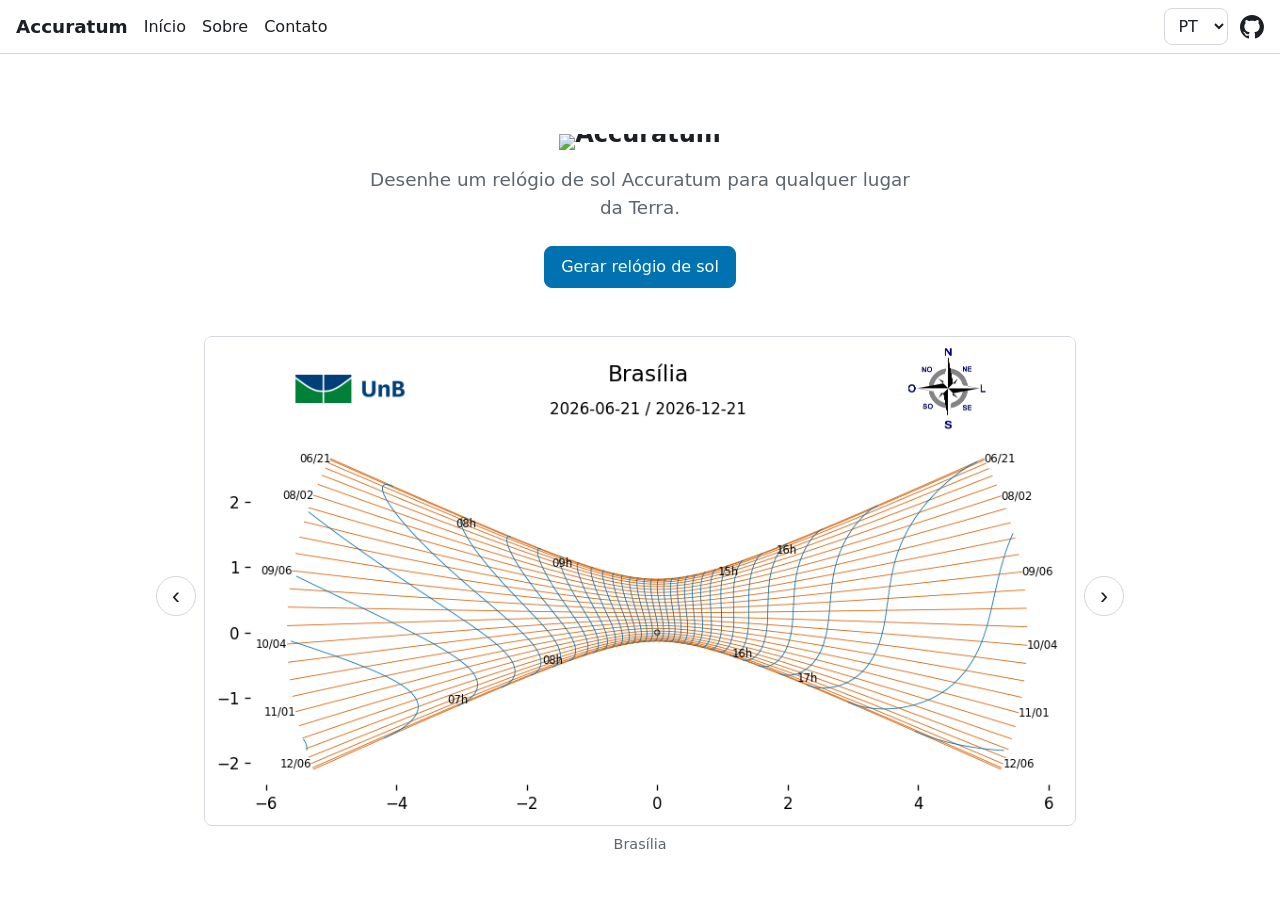
==== web/accuratum_web/static/index.html @ da605a32 "feat: offer the website in Spanish and French Visitors from Spanish- and French-speaking countries h" ====
<!doctype html>
<html lang="pt-BR">
<head>
  <meta charset="utf-8">
  <meta name="viewport" content="width=device-width, initial-scale=1">
  <meta name="color-scheme" content="light">
  <title>Accuratum</title>
  <link rel="stylesheet" href="vendor/leaflet/leaflet.css">
  <link rel="stylesheet" href="css/site.css">
  <script src="vendor/leaflet/leaflet.js" defer></script>
  <script src="js/i18n.js" defer></script>
  <script src="js/app.js" defer></script>
</head>
<body>
  <header class="topbar">
    <a class="brand" href="#/">Accuratum</a>
    <nav class="nav">
      <a href="#/" data-i18n="nav.home"></a>
      <a href="#/about" data-i18n="nav.about"></a>
      <a href="#/contact" data-i18n="nav.contact"></a>
    </nav>
    <div class="topbar-end">
      <label class="visually-hidden" for="lang" data-i18n="nav.language"></label>
      <select id="lang">
        <option value="pt-BR">PT</option>
        <option value="en">EN</option>
        <option value="es">ES</option>
        <option value="fr">FR</option>
      </select>
      <a class="github" href="https://github.com/aureliobarbosa/accuratum" rel="noopener" data-i18n-title="nav.github">
        <svg viewBox="0 0 16 16" width="24" height="24" aria-hidden="true"><path fill="currentColor" d="M8 0C3.58 0 0 3.58 0 8c0 3.54 2.29 6.53 5.47 7.59.4.07.55-.17.55-.38 0-.19-.01-.82-.01-1.49-2.01.37-2.53-.49-2.69-.94-.09-.23-.48-.94-.82-1.13-.28-.15-.68-.52-.01-.53.63-.01 1.08.58 1.23.82.72 1.21 1.87.87 2.33.66.07-.52.28-.87.51-1.07-1.78-.2-3.64-.89-3.64-3.95 0-.87.31-1.59.82-2.15-.08-.2-.36-1.02.08-2.12 0 0 .67-.21 2.2.82.64-.18 1.32-.27 2-.27.68 0 1.36.09 2 .27 1.53-1.04 2.2-.82 2.2-.82.44 1.1.16 1.92.08 2.12.51.56.82 1.27.82 2.15 0 3.07-1.87 3.75-3.65 3.95.29.25.54.73.54 1.48 0 1.07-.01 1.93-.01 2.2 0 .21.15.46.55.38A8.013 8.013 0 0016 8c0-4.42-3.58-8-8-8z"/></svg>
      </a>
    </div>
  </header>

  <main>
    <!-- 1. Landing -->
    <section id="view-home" class="view">
      <div class="hero">
        <h1><img class="hero-logo" src="api/image/accuratum" alt="Accuratum"></h1>
        <p class="tagline" data-i18n="home.tagline"></p>
        <a class="button primary" href="#/location" data-i18n="home.generate"></a>
      </div>
      <div class="carousel" id="gallery" hidden>
        <button type="button" class="carousel-step" data-step="-1">
          <span aria-hidden="true">‹</span><span class="visually-hidden" data-i18n="home.previous"></span>
        </button>
        <figure>
          <img id="gallery-img" alt="">
          <figcaption id="gallery-caption"></figcaption>
        </figure>
        <button type="button" class="carousel-step" data-step="1">
          <span aria-hidden="true">›</span><span class="visually-hidden" data-i18n="home.next"></span>
        </button>
      </div>
    </section>

    <!-- 2. Location -->
    <section id="view-location" class="view" hidden>
      <h2 data-i18n="location.heading"></h2>
      <form id="search-form" class="search">
        <label class="visually-hidden" for="search-q" data-i18n="location.search"></label>
        <input id="search-q" type="search" maxlength="200" data-i18n-placeholder="location.searchPlaceholder">
        <button type="submit" class="button" data-i18n="location.search"></button>
      </form>
      <ul id="search-results" class="search-results"></ul>
      <p id="search-status" class="status" role="status"></p>
      <div id="map" class="map"></div>
      <p id="place" class="place" role="status"></p>
      <div class="actions">
        <a class="button" href="#/" data-i18n="common.back"></a>
        <button id="to-details" class="button primary" type="button" disabled data-i18n="common.next"></button>
      </div>
    </section>

    <!-- 3. Details -->
    <section id="view-details" class="view" hidden>
      <h2 data-i18n="details.heading"></h2>
      <form id="details-form">
        <fieldset>
          <legend data-i18n="details.shared"></legend>
          <label><span data-i18n="details.year"></span>
            <input name="year" type="number" min="1901" max="2100" required></label>
          <label><span data-i18n="details.daylineColor"></span>
            <input name="dayline_color" type="color" value="#d55e00"></label>
          <label><span data-i18n="details.hourlineColor"></span>
            <input name="hourline_color" type="color" value="#0072b2"></label>
          <div class="image-choice" data-name="logo">
            <span data-i18n="details.logo"></span>
            <img class="thumb" alt="" src="api/image/logo">
            <label class="button"><span data-i18n="details.customizeLogo"></span>
              <input type="file" accept="image/png,image/jpeg" class="visually-hidden"></label>
            <button type="button" class="button reset" data-i18n="details.useDefault"></button>
          </div>
          <div class="image-choice" data-name="compass">
            <span data-i18n="details.compass"></span>
            <img class="thumb" alt="" src="api/image/compass">
            <label class="button"><span data-i18n="details.customizeCompass"></span>
              <input type="file" accept="image/png,image/jpeg" class="visually-hidden"></label>
            <button type="button" class="button reset" data-i18n="details.useDefault"></button>
          </div>
        </fieldset>
        <div class="periods">
          <fieldset data-period="0">
            <legend data-i18n="details.period0"></legend>
            <label><span data-i18n="details.title"></span>
              <input name="title0" maxlength="80"></label>
            <label><span data-i18n="details.subtitle"></span>
              <input name="subtitle0" maxlength="80"></label>
          </fieldset>
          <fieldset data-period="1">
            <legend data-i18n="details.period1"></legend>
            <label><span data-i18n="details.title"></span>
              <input name="title1" maxlength="80"></label>
            <label><span data-i18n="details.subtitle"></span>
              <input name="subtitle1" maxlength="80"></label>
          </fieldset>
        </div>
        <p id="details-status" class="status" role="alert"></p>
        <div class="actions">
          <a class="button" href="#/location" data-i18n="common.back"></a>
          <button id="generate" class="button primary" type="submit">
            <span class="spinner" aria-hidden="true"></span>
            <span data-i18n="common.next"></span>
          </button>
        </div>
      </form>
    </section>

    <!-- 4. Result -->
    <section id="view-result" class="view" hidden>
      <h2 data-i18n="result.heading"></h2>
      <div class="previews">
        <figure><img id="preview0" alt=""><figcaption data-i18n="details.period0"></figcaption></figure>
        <figure><img id="preview1" alt=""><figcaption data-i18n="details.period1"></figcaption></figure>
      </div>
      <div class="actions">
        <a class="button" href="#/details" data-i18n="common.back"></a>
        <a id="download" class="button primary" data-i18n="result.download"></a>
      </div>
    </section>

    <section id="view-about" class="view" hidden>
      <h2 data-i18n="nav.about"></h2>
      <p data-i18n="common.wip"></p>
    </section>

    <section id="view-contact" class="view" hidden>
      <h2 data-i18n="nav.contact"></h2>
      <p data-i18n="common.wip"></p>
    </section>
  </main>
</body>
</html>
---- web/accuratum_web/static/vendor/leaflet/leaflet.css ----
/* required styles */

.leaflet-pane,
.leaflet-tile,
.leaflet-marker-icon,
.leaflet-marker-shadow,
.leaflet-tile-container,
.leaflet-pane > svg,
.leaflet-pane > canvas,
.leaflet-zoom-box,
.leaflet-image-layer,
.leaflet-layer {
	position: absolute;
	left: 0;
	top: 0;
	}
.leaflet-container {
	overflow: hidden;
	}
.leaflet-tile,
.leaflet-marker-icon,
.leaflet-marker-shadow {
	-webkit-user-select: none;
	   -moz-user-select: none;
	        user-select: none;
	  -webkit-user-drag: none;
	}
/* Prevents IE11 from highlighting tiles in blue */
.leaflet-tile::selection {
	background: transparent;
}
/* Safari renders non-retina tile on retina better with this, but Chrome is worse */
.leaflet-safari .leaflet-tile {
	image-rendering: -webkit-optimize-contrast;
	}
/* hack that prevents hw layers "stretching" when loading new tiles */
.leaflet-safari .leaflet-tile-container {
	width: 1600px;
	height: 1600px;
	-webkit-transform-origin: 0 0;
	}
.leaflet-marker-icon,
.leaflet-marker-shadow {
	display: block;
	}
/* .leaflet-container svg: reset svg max-width decleration shipped in Joomla! (joomla.org) 3.x */
/* .leaflet-container img: map is broken in FF if you have max-width: 100% on tiles */
.leaflet-container .leaflet-overlay-pane svg {
	max-width: none !important;
	max-height: none !important;
	}
.leaflet-container .leaflet-marker-pane img,
.leaflet-container .leaflet-shadow-pane img,
.leaflet-container .leaflet-tile-pane img,
.leaflet-container img.leaflet-image-layer,
.leaflet-container .leaflet-tile {
	max-width: none !important;
	max-height: none !important;
	width: auto;
	padding: 0;
	}

.leaflet-container img.leaflet-tile {
	/* See: https://bugs.chromium.org/p/chromium/issues/detail?id=600120 */
	mix-blend-mode: plus-lighter;
}

.leaflet-container.leaflet-touch-zoom {
	-ms-touch-action: pan-x pan-y;
	touch-action: pan-x pan-y;
	}
.leaflet-container.leaflet-touch-drag {
	-ms-touch-action: pinch-zoom;
	/* Fallback for FF which doesn't support pinch-zoom */
	touch-action: none;
	touch-action: pinch-zoom;
}
.leaflet-container.leaflet-touch-drag.leaflet-touch-zoom {
	-ms-touch-action: none;
	touch-action: none;
}
.leaflet-container {
	-webkit-tap-highlight-color: transparent;
}
.leaflet-container a {
	-webkit-tap-highlight-color: rgba(51, 181, 229, 0.4);
}
.leaflet-tile {
	filter: inherit;
	visibility: hidden;
	}
.leaflet-tile-loaded {
	visibility: inherit;
	}
.leaflet-zoom-box {
	width: 0;
	height: 0;
	-moz-box-sizing: border-box;
	     box-sizing: border-box;
	z-index: 800;
	}
/* workaround for https://bugzilla.mozilla.org/show_bug.cgi?id=888319 */
.leaflet-overlay-pane svg {
	-moz-user-select: none;
	}

.leaflet-pane         { z-index: 400; }

.leaflet-tile-pane    { z-index: 200; }
.leaflet-overlay-pane { z-index: 400; }
.leaflet-shadow-pane  { z-index: 500; }
.leaflet-marker-pane  { z-index: 600; }
.leaflet-tooltip-pane   { z-index: 650; }
.leaflet-popup-pane   { z-index: 700; }

.leaflet-map-pane canvas { z-index: 100; }
.leaflet-map-pane svg    { z-index: 200; }

.leaflet-vml-shape {
	width: 1px;
	height: 1px;
	}
.lvml {
	behavior: url(#default#VML);
	display: inline-block;
	position: absolute;
	}


/* control positioning */

.leaflet-control {
	position: relative;
	z-index: 800;
	pointer-events: visiblePainted; /* IE 9-10 doesn't have auto */
	pointer-events: auto;
	}
.leaflet-top,
.leaflet-bottom {
	position: absolute;
	z-index: 1000;
	pointer-events: none;
	}
.leaflet-top {
	top: 0;
	}
.leaflet-right {
	right: 0;
	}
.leaflet-bottom {
	bottom: 0;
	}
.leaflet-left {
	left: 0;
	}
.leaflet-control {
	float: left;
	clear: both;
	}
.leaflet-right .leaflet-control {
	float: right;
	}
.leaflet-top .leaflet-control {
	margin-top: 10px;
	}
.leaflet-bottom .leaflet-control {
	margin-bottom: 10px;
	}
.leaflet-left .leaflet-control {
	margin-left: 10px;
	}
.leaflet-right .leaflet-control {
	margin-right: 10px;
	}


/* zoom and fade animations */

.leaflet-fade-anim .leaflet-popup {
	opacity: 0;
	-webkit-transition: opacity 0.2s linear;
	   -moz-transition: opacity 0.2s linear;
	        transition: opacity 0.2s linear;
	}
.leaflet-fade-anim .leaflet-map-pane .leaflet-popup {
	opacity: 1;
	}
.leaflet-zoom-animated {
	-webkit-transform-origin: 0 0;
	    -ms-transform-origin: 0 0;
	        transform-origin: 0 0;
	}
svg.leaflet-zoom-animated {
	will-change: transform;
}

.leaflet-zoom-anim .leaflet-zoom-animated {
	-webkit-transition: -webkit-transform 0.25s cubic-bezier(0,0,0.25,1);
	   -moz-transition:    -moz-transform 0.25s cubic-bezier(0,0,0.25,1);
	        transition:         transform 0.25s cubic-bezier(0,0,0.25,1);
	}
.leaflet-zoom-anim .leaflet-tile,
.leaflet-pan-anim .leaflet-tile {
	-webkit-transition: none;
	   -moz-transition: none;
	        transition: none;
	}

.leaflet-zoom-anim .leaflet-zoom-hide {
	visibility: hidden;
	}


/* cursors */

.leaflet-interactive {
	cursor: pointer;
	}
.leaflet-grab {
	cursor: -webkit-grab;
	cursor:    -moz-grab;
	cursor:         grab;
	}
.leaflet-crosshair,
.leaflet-crosshair .leaflet-interactive {
	cursor: crosshair;
	}
.leaflet-popup-pane,
.leaflet-control {
	cursor: auto;
	}
.leaflet-dragging .leaflet-grab,
.leaflet-dragging .leaflet-grab .leaflet-interactive,
.leaflet-dragging .leaflet-marker-draggable {
	cursor: move;
	cursor: -webkit-grabbing;
	cursor:    -moz-grabbing;
	cursor:         grabbing;
	}

/* marker & overlays interactivity */
.leaflet-marker-icon,
.leaflet-marker-shadow,
.leaflet-image-layer,
.leaflet-pane > svg path,
.leaflet-tile-container {
	pointer-events: none;
	}

.leaflet-marker-icon.leaflet-interactive,
.leaflet-image-layer.leaflet-interactive,
.leaflet-pane > svg path.leaflet-interactive,
svg.leaflet-image-layer.leaflet-interactive path {
	pointer-events: visiblePainted; /* IE 9-10 doesn't have auto */
	pointer-events: auto;
	}

/* visual tweaks */

.leaflet-container {
	background: #ddd;
	outline-offset: 1px;
	}
.leaflet-container a {
	color: #0078A8;
	}
.leaflet-zoom-box {
	border: 2px dotted #38f;
	background: rgba(255,255,255,0.5);
	}


/* general typography */
.leaflet-container {
	font-family: "Helvetica Neue", Arial, Helvetica, sans-serif;
	font-size: 12px;
	font-size: 0.75rem;
	line-height: 1.5;
	}


/* general toolbar styles */

.leaflet-bar {
	box-shadow: 0 1px 5px rgba(0,0,0,0.65);
	border-radius: 4px;
	}
.leaflet-bar a {
	background-color: #fff;
	border-bottom: 1px solid #ccc;
	width: 26px;
	height: 26px;
	line-height: 26px;
	display: block;
	text-align: center;
	text-decoration: none;
	color: black;
	}
.leaflet-bar a,
.leaflet-control-layers-toggle {
	background-position: 50% 50%;
	background-repeat: no-repeat;
	display: block;
	}
.leaflet-bar a:hover,
.leaflet-bar a:focus {
	background-color: #f4f4f4;
	}
.leaflet-bar a:first-child {
	border-top-left-radius: 4px;
	border-top-right-radius: 4px;
	}
.leaflet-bar a:last-child {
	border-bottom-left-radius: 4px;
	border-bottom-right-radius: 4px;
	border-bottom: none;
	}
.leaflet-bar a.leaflet-disabled {
	cursor: default;
	background-color: #f4f4f4;
	color: #bbb;
	}

.leaflet-touch .leaflet-bar a {
	width: 30px;
	height: 30px;
	line-height: 30px;
	}
.leaflet-touch .leaflet-bar a:first-child {
	border-top-left-radius: 2px;
	border-top-right-radius: 2px;
	}
.leaflet-touch .leaflet-bar a:last-child {
	border-bottom-left-radius: 2px;
	border-bottom-right-radius: 2px;
	}

/* zoom control */

.leaflet-control-zoom-in,
.leaflet-control-zoom-out {
	font: bold 18px 'Lucida Console', Monaco, monospace;
	text-indent: 1px;
	}

.leaflet-touch .leaflet-control-zoom-in, .leaflet-touch .leaflet-control-zoom-out  {
	font-size: 22px;
	}


/* layers control */

.leaflet-control-layers {
	box-shadow: 0 1px 5px rgba(0,0,0,0.4);
	background: #fff;
	border-radius: 5px;
	}
.leaflet-control-layers-toggle {
	background-image: url(images/layers.png);
	width: 36px;
	height: 36px;
	}
.leaflet-retina .leaflet-control-layers-toggle {
	background-image: url(images/layers-2x.png);
	background-size: 26px 26px;
	}
.leaflet-touch .leaflet-control-layers-toggle {
	width: 44px;
	height: 44px;
	}
.leaflet-control-layers .leaflet-control-layers-list,
.leaflet-control-layers-expanded .leaflet-control-layers-toggle {
	display: none;
	}
.leaflet-control-layers-expanded .leaflet-control-layers-list {
	display: block;
	position: relative;
	}
.leaflet-control-layers-expanded {
	padding: 6px 10px 6px 6px;
	color: #333;
	background: #fff;
	}
.leaflet-control-layers-scrollbar {
	overflow-y: scroll;
	overflow-x: hidden;
	padding-right: 5px;
	}
.leaflet-control-layers-selector {
	margin-top: 2px;
	position: relative;
	top: 1px;
	}
.leaflet-control-layers label {
	display: block;
	font-size: 13px;
	font-size: 1.08333em;
	}
.leaflet-control-layers-separator {
	height: 0;
	border-top: 1px solid #ddd;
	margin: 5px -10px 5px -6px;
	}

/* Default icon URLs */
.leaflet-default-icon-path { /* used only in path-guessing heuristic, see L.Icon.Default */
	background-image: url(images/marker-icon.png);
	}


/* attribution and scale controls */

.leaflet-container .leaflet-control-attribution {
	background: #fff;
	background: rgba(255, 255, 255, 0.8);
	margin: 0;
	}
.leaflet-control-attribution,
.leaflet-control-scale-line {
	padding: 0 5px;
	color: #333;
	line-height: 1.4;
	}
.leaflet-control-attribution a {
	text-decoration: none;
	}
.leaflet-control-attribution a:hover,
.leaflet-control-attribution a:focus {
	text-decoration: underline;
	}
.leaflet-attribution-flag {
	display: inline !important;
	vertical-align: baseline !important;
	width: 1em;
	height: 0.6669em;
	}
.leaflet-left .leaflet-control-scale {
	margin-left: 5px;
	}
.leaflet-bottom .leaflet-control-scale {
	margin-bottom: 5px;
	}
.leaflet-control-scale-line {
	border: 2px solid #777;
	border-top: none;
	line-height: 1.1;
	padding: 2px 5px 1px;
	white-space: nowrap;
	-moz-box-sizing: border-box;
	     box-sizing: border-box;
	background: rgba(255, 255, 255, 0.8);
	text-shadow: 1px 1px #fff;
	}
.leaflet-control-scale-line:not(:first-child) {
	border-top: 2px solid #777;
	border-bottom: none;
	margin-top: -2px;
	}
.leaflet-control-scale-line:not(:first-child):not(:last-child) {
	border-bottom: 2px solid #777;
	}

.leaflet-touch .leaflet-control-attribution,
.leaflet-touch .leaflet-control-layers,
.leaflet-touch .leaflet-bar {
	box-shadow: none;
	}
.leaflet-touch .leaflet-control-layers,
.leaflet-touch .leaflet-bar {
	border: 2px solid rgba(0,0,0,0.2);
	background-clip: padding-box;
	}


/* popup */

.leaflet-popup {
	position: absolute;
	text-align: center;
	margin-bottom: 20px;
	}
.leaflet-popup-content-wrapper {
	padding: 1px;
	text-align: left;
	border-radius: 12px;
	}
.leaflet-popup-content {
	margin: 13px 24px 13px 20px;
	line-height: 1.3;
	font-size: 13px;
	font-size: 1.08333em;
	min-height: 1px;
	}
.leaflet-popup-content p {
	margin: 17px 0;
	margin: 1.3em 0;
	}
.leaflet-popup-tip-container {
	width: 40px;
	height: 20px;
	position: absolute;
	left: 50%;
	margin-top: -1px;
	margin-left: -20px;
	overflow: hidden;
	pointer-events: none;
	}
.leaflet-popup-tip {
	width: 17px;
	height: 17px;
	padding: 1px;

	margin: -10px auto 0;
	pointer-events: auto;

	-webkit-transform: rotate(45deg);
	   -moz-transform: rotate(45deg);
	    -ms-transform: rotate(45deg);
	        transform: rotate(45deg);
	}
.leaflet-popup-content-wrapper,
.leaflet-popup-tip {
	background: white;
	color: #333;
	box-shadow: 0 3px 14px rgba(0,0,0,0.4);
	}
.leaflet-container a.leaflet-popup-close-button {
	position: absolute;
	top: 0;
	right: 0;
	border: none;
	text-align: center;
	width: 24px;
	height: 24px;
	font: 16px/24px Tahoma, Verdana, sans-serif;
	color: #757575;
	text-decoration: none;
	background: transparent;
	}
.leaflet-container a.leaflet-popup-close-button:hover,
.leaflet-container a.leaflet-popup-close-button:focus {
	color: #585858;
	}
.leaflet-popup-scrolled {
	overflow: auto;
	}

.leaflet-oldie .leaflet-popup-content-wrapper {
	-ms-zoom: 1;
	}
.leaflet-oldie .leaflet-popup-tip {
	width: 24px;
	margin: 0 auto;

	-ms-filter: "progid:DXImageTransform.Microsoft.Matrix(M11=0.70710678, M12=0.70710678, M21=-0.70710678, M22=0.70710678)";
	filter: progid:DXImageTransform.Microsoft.Matrix(M11=0.70710678, M12=0.70710678, M21=-0.70710678, M22=0.70710678);
	}

.leaflet-oldie .leaflet-control-zoom,
.leaflet-oldie .leaflet-control-layers,
.leaflet-oldie .leaflet-popup-content-wrapper,
.leaflet-oldie .leaflet-popup-tip {
	border: 1px solid #999;
	}


/* div icon */

.leaflet-div-icon {
	background: #fff;
	border: 1px solid #666;
	}


/* Tooltip */
/* Base styles for the element that has a tooltip */
.leaflet-tooltip {
	position: absolute;
	padding: 6px;
	background-color: #fff;
	border: 1px solid #fff;
	border-radius: 3px;
	color: #222;
	white-space: nowrap;
	-webkit-user-select: none;
	-moz-user-select: none;
	-ms-user-select: none;
	user-select: none;
	pointer-events: none;
	box-shadow: 0 1px 3px rgba(0,0,0,0.4);
	}
.leaflet-tooltip.leaflet-interactive {
	cursor: pointer;
	pointer-events: auto;
	}
.leaflet-tooltip-top:before,
.leaflet-tooltip-bottom:before,
.leaflet-tooltip-left:before,
.leaflet-tooltip-right:before {
	position: absolute;
	pointer-events: none;
	border: 6px solid transparent;
	background: transparent;
	content: "";
	}

/* Directions */

.leaflet-tooltip-bottom {
	margin-top: 6px;
}
.leaflet-tooltip-top {
	margin-top: -6px;
}
.leaflet-tooltip-bottom:before,
.leaflet-tooltip-top:before {
	left: 50%;
	margin-left: -6px;
	}
.leaflet-tooltip-top:before {
	bottom: 0;
	margin-bottom: -12px;
	border-top-color: #fff;
	}
.leaflet-tooltip-bottom:before {
	top: 0;
	margin-top: -12px;
	margin-left: -6px;
	border-bottom-color: #fff;
	}
.leaflet-tooltip-left {
	margin-left: -6px;
}
.leaflet-tooltip-right {
	margin-left: 6px;
}
.leaflet-tooltip-left:before,
.leaflet-tooltip-right:before {
	top: 50%;
	margin-top: -6px;
	}
.leaflet-tooltip-left:before {
	right: 0;
	margin-right: -12px;
	border-left-color: #fff;
	}
.leaflet-tooltip-right:before {
	left: 0;
	margin-left: -12px;
	border-right-color: #fff;
	}

/* Printing */

@media print {
	/* Prevent printers from removing background-images of controls. */
	.leaflet-control {
		-webkit-print-color-adjust: exact;
		print-color-adjust: exact;
		}
	}
---- web/accuratum_web/static/css/site.css ----
:root {
  /* Always light, whatever the visitor's dark-mode preference (owner's choice). */
  color-scheme: light;
  --bg: #ffffff; /* the logo's own white */
  --surface: #ffffff;
  --text: #1c1f23;
  --muted: #5d656e;
  --border: #d3d7db;
  --accent: #0072b2;
  --accent-text: #ffffff;
  --accent2: #d55e00;
  --thumb-bg: #f1f1ee;
  --radius: 8px;
  --gutter: 16px;
}

*, *::before, *::after { box-sizing: border-box; }

html { -webkit-text-size-adjust: 100%; }

body {
  margin: 0;
  background: var(--bg);
  color: var(--text);
  font: 1rem/1.5 system-ui, -apple-system, "Segoe UI", Roboto, "Helvetica Neue", Arial, sans-serif;
  overflow-x: hidden;
}

h1, h2 { line-height: 1.2; margin: 0 0 0.75rem; }
h2 { font-size: 1.5rem; }
a { color: var(--accent); }

:focus-visible {
  outline: 3px solid var(--accent2);
  outline-offset: 2px;
}

.visually-hidden {
  position: absolute !important;
  width: 1px;
  height: 1px;
  margin: -1px;
  padding: 0;
  overflow: hidden;
  clip: rect(0 0 0 0);
  white-space: nowrap;
  border: 0;
}

/* --- top bar --- */
.topbar {
  position: sticky;
  top: 0;
  z-index: 1000;
  display: flex;
  align-items: center;
  flex-wrap: wrap;
  gap: 0.5rem 1rem;
  padding: 0.5rem var(--gutter);
  background: var(--surface);
  border-bottom: 1px solid var(--border);
}
.brand { font-weight: 700; font-size: 1.15rem; color: var(--text); text-decoration: none; }
.nav { display: flex; gap: 1rem; }
.nav a { color: var(--text); text-decoration: none; padding: 0.25rem 0; }
.nav a:hover { color: var(--accent); text-decoration: underline; }
.topbar-end { display: flex; align-items: center; gap: 0.75rem; margin-left: auto; }
.github { display: inline-flex; color: var(--text); }
.github:hover { color: var(--accent); }

select, input:not([type="color"]):not([type="file"]) {
  font: inherit;
  color: var(--text);
  background: var(--surface);
  border: 1px solid var(--border);
  border-radius: var(--radius);
  padding: 0.45rem 0.6rem;
}
input[type="color"] {
  width: 3.5rem;
  height: 2.25rem;
  padding: 2px;
  background: var(--surface);
  border: 1px solid var(--border);
  border-radius: var(--radius);
}

/* --- views --- */
.view { max-width: 1000px; margin: 0 auto; padding: 1.5rem var(--gutter) 3rem; }
.view[hidden], [hidden] { display: none !important; }

.hero { text-align: center; padding: 2rem 0; }
.hero h1 { margin: 0 0 1rem; line-height: 0; }
.hero-logo { width: min(240px, 70vw); height: auto; }
.tagline { color: var(--muted); font-size: 1.15rem; margin: 0 auto 1.5rem; max-width: 34rem; }
/* Landing carousel: one sundial at a time, arrows on both sides. */
.carousel { display: flex; align-items: center; gap: 0.5rem; }
.carousel figure { flex: 1; min-width: 0; margin: 0; }
.carousel img {
  display: block; width: 100%; height: auto; aspect-ratio: 16 / 9; object-fit: contain;
  background: #fff; border: 1px solid var(--border); border-radius: var(--radius);
}
.carousel figcaption { margin-top: 0.5rem; text-align: center; color: var(--muted); font-size: 0.9rem; }
.carousel-step {
  flex: 0 0 auto; width: 2.5rem; height: 2.5rem; border-radius: 50%;
  border: 1px solid var(--border); background: var(--surface); color: var(--text);
  font-size: 1.5rem; line-height: 1; cursor: pointer;
}
.carousel-step:hover { border-color: var(--accent); color: var(--accent); }

/* --- buttons --- */
.button {
  display: inline-flex;
  align-items: center;
  justify-content: center;
  gap: 0.5rem;
  min-height: 2.5rem;
  padding: 0.5rem 1rem;
  font: inherit;
  color: var(--accent);
  background: var(--surface);
  border: 1px solid var(--accent);
  border-radius: var(--radius);
  text-decoration: none;
  cursor: pointer;
}
.button:hover { background: color-mix(in srgb, var(--accent) 10%, var(--surface)); }
.button.primary { color: var(--accent-text); background: var(--accent); }
.button.primary:hover { filter: brightness(1.1); }
.button:disabled, .button[disabled] { opacity: 0.5; cursor: not-allowed; filter: none; }
.actions { display: flex; justify-content: space-between; gap: 1rem; margin-top: 1.5rem; }

.link {
  font: inherit;
  color: var(--accent);
  background: none;
  border: 0;
  padding: 0.35rem 0;
  text-align: left;
  text-decoration: underline;
  cursor: pointer;
  overflow-wrap: anywhere;
}

/* --- location --- */
.search { display: flex; gap: 0.5rem; }
.search input { flex: 1; min-width: 0; }
.search-results { list-style: none; margin: 0.5rem 0 0; padding: 0; }
.search-results li { border-bottom: 1px solid var(--border); }
.status { color: var(--muted); font-size: 0.875rem; margin: 0.5rem 0; min-height: 1.25rem; }
.status[role="alert"] { color: var(--text); font-size: 1rem; }
.map {
  height: 60vh;
  min-height: 300px;
  border: 1px solid var(--border);
  border-radius: var(--radius);
  z-index: 0;
}
.place { font-weight: 600; margin: 0.75rem 0 0; min-height: 1.5rem; }

/* --- details form --- */
fieldset {
  margin: 0 0 1rem;
  padding: 0.75rem 1rem 1rem;
  background: var(--surface);
  border: 1px solid var(--border);
  border-radius: var(--radius);
  min-width: 0;
}
legend { padding: 0 0.5rem; font-weight: 600; }
#details-form label { display: block; margin-top: 0.75rem; }
#details-form label > span { display: block; margin-bottom: 0.25rem; color: var(--muted); font-size: 0.9rem; }
#details-form input:not([type="color"]):not([type="file"]) { width: 100%; }
.periods { display: grid; gap: 0; grid-template-columns: 1fr; }

.image-choice {
  display: flex;
  flex-wrap: wrap;
  align-items: center;
  gap: 0.5rem 0.75rem;
  margin-top: 0.75rem;
}
.image-choice > span { flex: 0 0 100%; color: var(--muted); font-size: 0.9rem; }
#details-form .image-choice label.button { display: inline-flex; margin-top: 0; }
#details-form .image-choice label.button > span { display: inline; margin: 0; color: inherit; font-size: inherit; }
.thumb {
  max-height: 64px;
  max-width: 96px;
  object-fit: contain;
  background: var(--thumb-bg);
  border: 1px solid var(--border);
  border-radius: 4px;
}

/* --- submit spinner --- */
.spinner { display: none; }
.busy .spinner {
  display: inline-block;
  width: 1em;
  height: 1em;
  border: 2px solid currentColor;
  border-right-color: transparent;
  border-radius: 50%;
  animation: spin 0.8s linear infinite;
}
@keyframes spin { to { transform: rotate(360deg); } }
@media (prefers-reduced-motion: reduce) {
  .busy .spinner { animation: none; }
}

/* --- result --- */
.previews { display: grid; gap: 1.5rem; margin: 0; }
.previews figure { margin: 0; }
.previews img { display: block; width: 100%; height: auto; background: #fff; border: 1px solid var(--border); }
.previews figcaption { text-align: center; color: var(--muted); margin-top: 0.5rem; }

@media (min-width: 720px) {
  .view { padding-top: 2rem; }
  .hero-logo { width: 340px; }
  .hero { padding: 3rem 0; }
  .periods { grid-template-columns: 1fr 1fr; gap: 1rem; }
  .image-choice > span { flex: 0 0 8rem; }
}
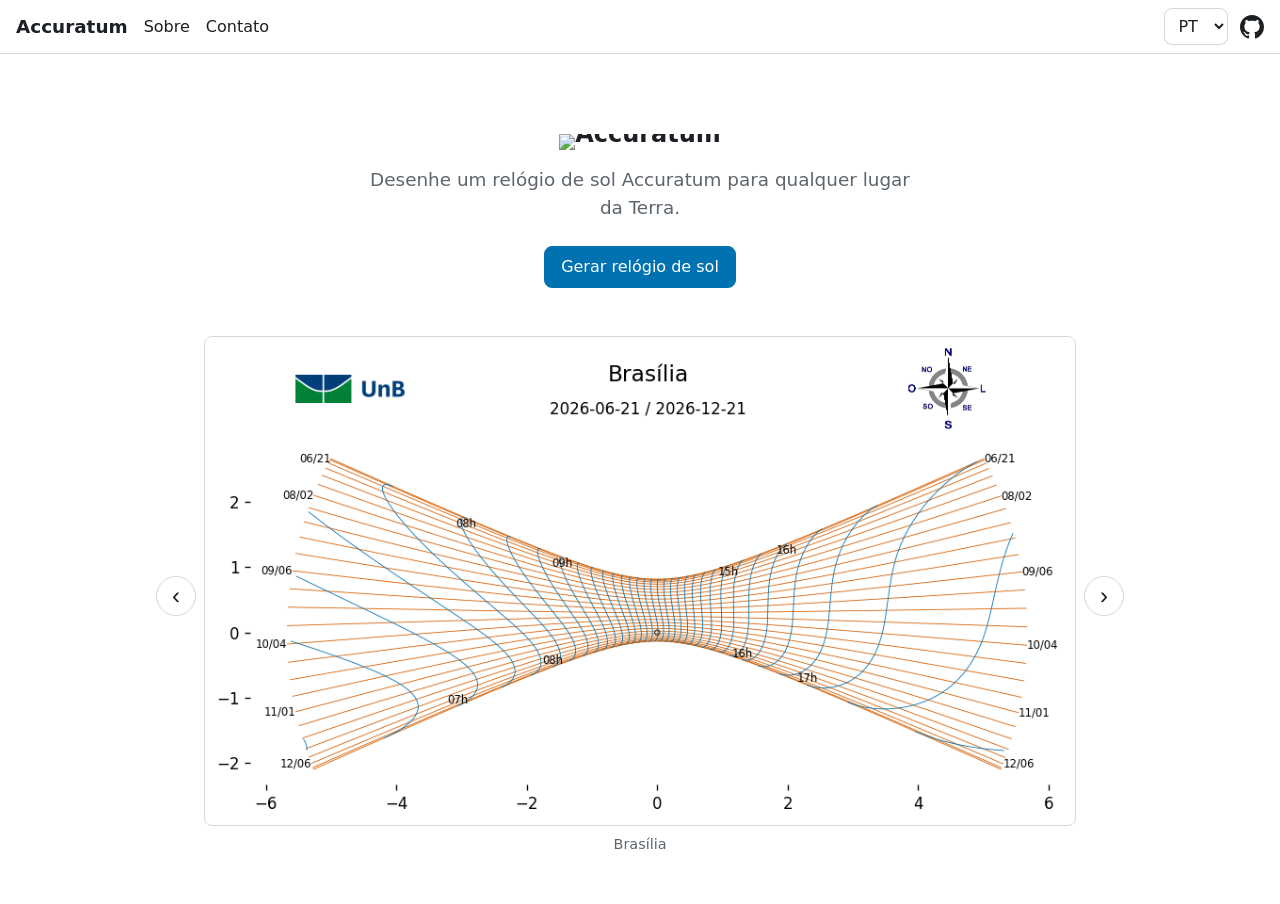
==== commit f3cb8b77: "feat(web): drop the redundant "Home" link from the top bar The "Accuratum" brand in the top bar is a" ====
--- a/web/accuratum_web/static/index.html
+++ b/web/accuratum_web/static/index.html
@@ -15,7 +15,6 @@
   <header class="topbar">
     <a class="brand" href="#/">Accuratum</a>
     <nav class="nav">
-      <a href="#/" data-i18n="nav.home"></a>
       <a href="#/about" data-i18n="nav.about"></a>
       <a href="#/contact" data-i18n="nav.contact"></a>
     </nav>
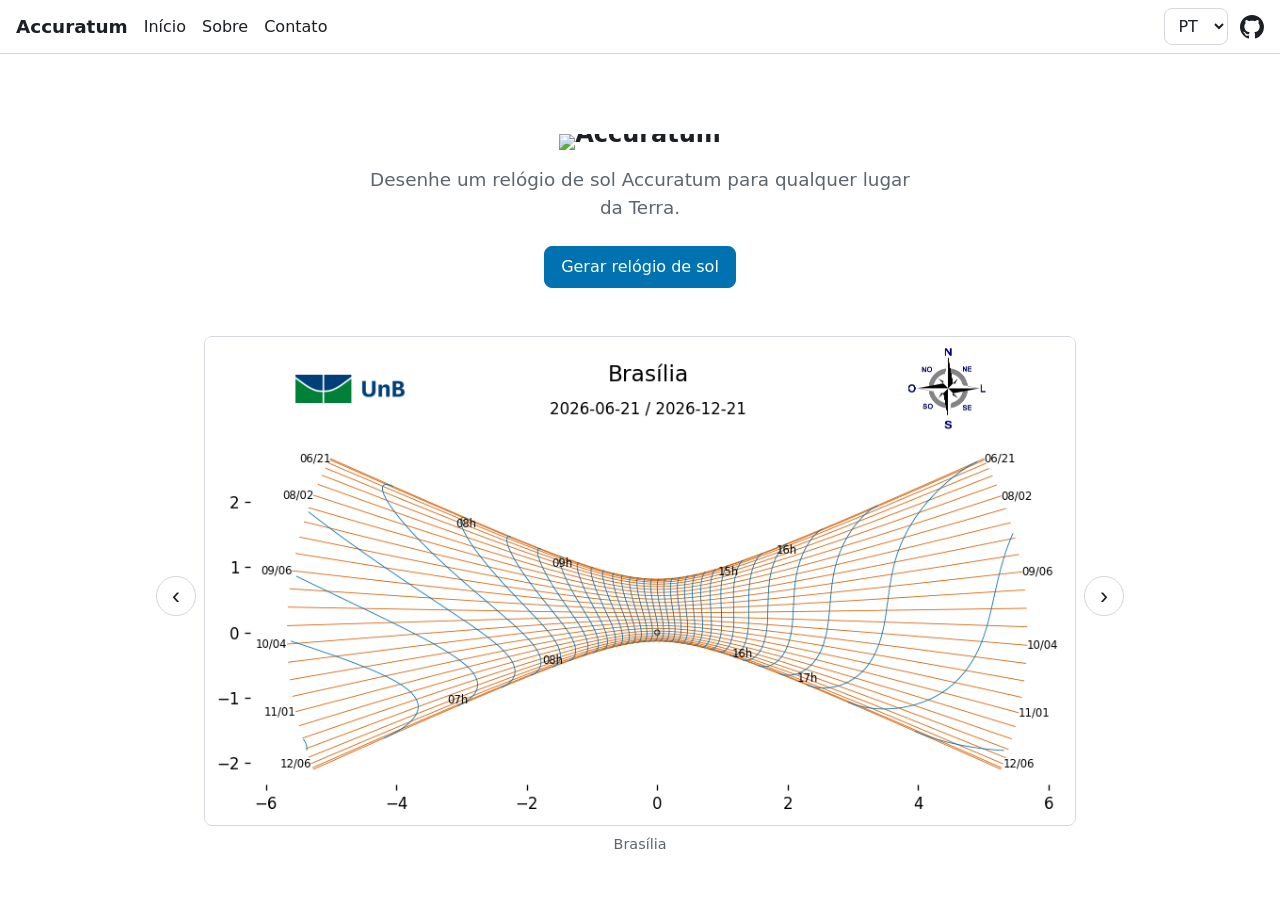
==== commit 4c722856: "Merge pull request #7 from aureliobarbosa/claude/issue-6-20261125-1835 feat(web): "Generate" on the " ====
--- a/web/accuratum_web/static/index.html
+++ b/web/accuratum_web/static/index.html
@@ -15,6 +15,7 @@
   <header class="topbar">
     <a class="brand" href="#/">Accuratum</a>
     <nav class="nav">
+      <a href="#/" data-i18n="nav.home"></a>
       <a href="#/about" data-i18n="nav.about"></a>
       <a href="#/contact" data-i18n="nav.contact"></a>
     </nav>
@@ -120,7 +121,7 @@
           <a class="button" href="#/location" data-i18n="common.back"></a>
           <button id="generate" class="button primary" type="submit">
             <span class="spinner" aria-hidden="true"></span>
-            <span data-i18n="common.next"></span>
+            <span data-i18n="details.generate"></span>
           </button>
         </div>
       </form>
@@ -137,6 +138,7 @@
         <a class="button" href="#/details" data-i18n="common.back"></a>
         <a id="download" class="button primary" data-i18n="result.download"></a>
       </div>
+      <p id="elapsed" class="status"></p>
     </section>
 
     <section id="view-about" class="view" hidden>
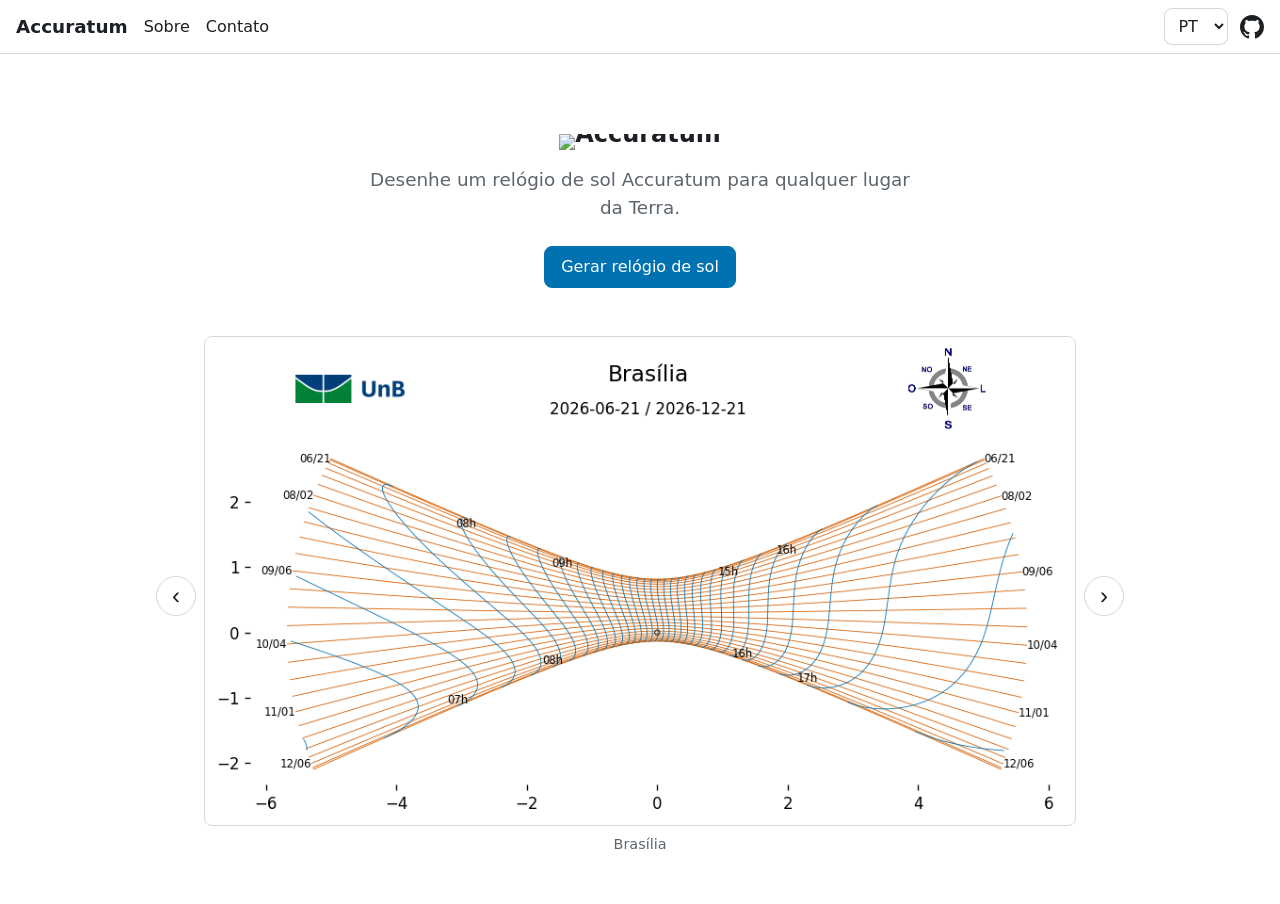
==== commit ef7fde0b: "Merge branch 'main' into claude/issue-3-20261125-2225" ====
--- a/web/accuratum_web/static/index.html
+++ b/web/accuratum_web/static/index.html
@@ -15,7 +15,6 @@
   <header class="topbar">
     <a class="brand" href="#/">Accuratum</a>
     <nav class="nav">
-      <a href="#/" data-i18n="nav.home"></a>
       <a href="#/about" data-i18n="nav.about"></a>
       <a href="#/contact" data-i18n="nav.contact"></a>
     </nav>
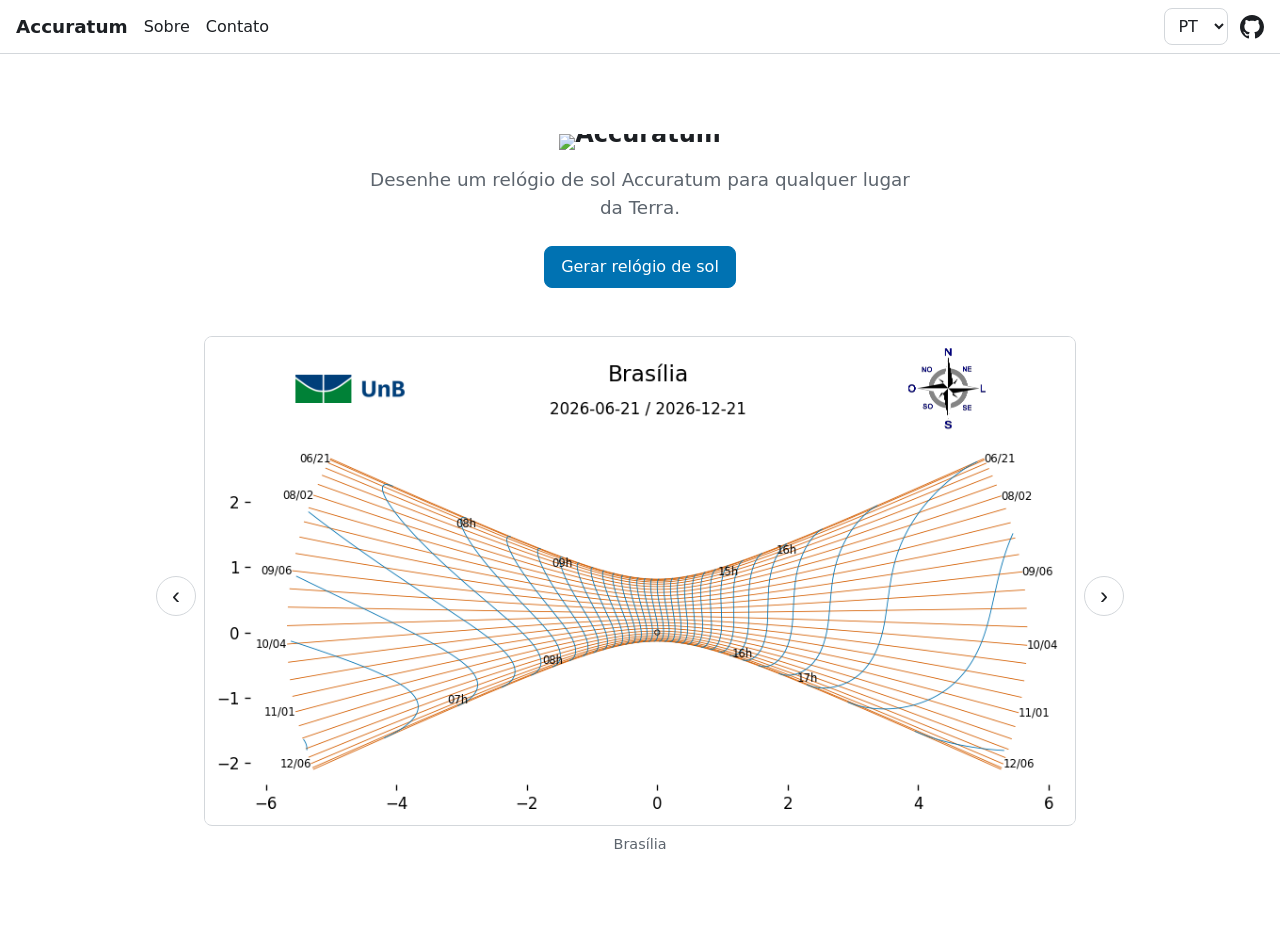
==== commit f92a2097: "feat(web): show the site and library versions in the page footer A deploy without visible changes co" ====
--- a/web/accuratum_web/static/index.html
+++ b/web/accuratum_web/static/index.html
@@ -150,5 +150,7 @@
       <p data-i18n="common.wip"></p>
     </section>
   </main>
+
+  <footer class="site-footer"><span id="version"></span></footer>
 </body>
 </html>
--- a/web/accuratum_web/static/css/site.css
+++ b/web/accuratum_web/static/css/site.css
@@ -149,6 +149,7 @@
 .search-results li { border-bottom: 1px solid var(--border); }
 .status { color: var(--muted); font-size: 0.875rem; margin: 0.5rem 0; min-height: 1.25rem; }
 .status[role="alert"] { color: var(--text); font-size: 1rem; }
+.site-footer { color: var(--muted); font-size: 0.75rem; text-align: center; padding: 0 var(--gutter) 1.5rem; min-height: 1rem; }
 .map {
   height: 60vh;
   min-height: 300px;
